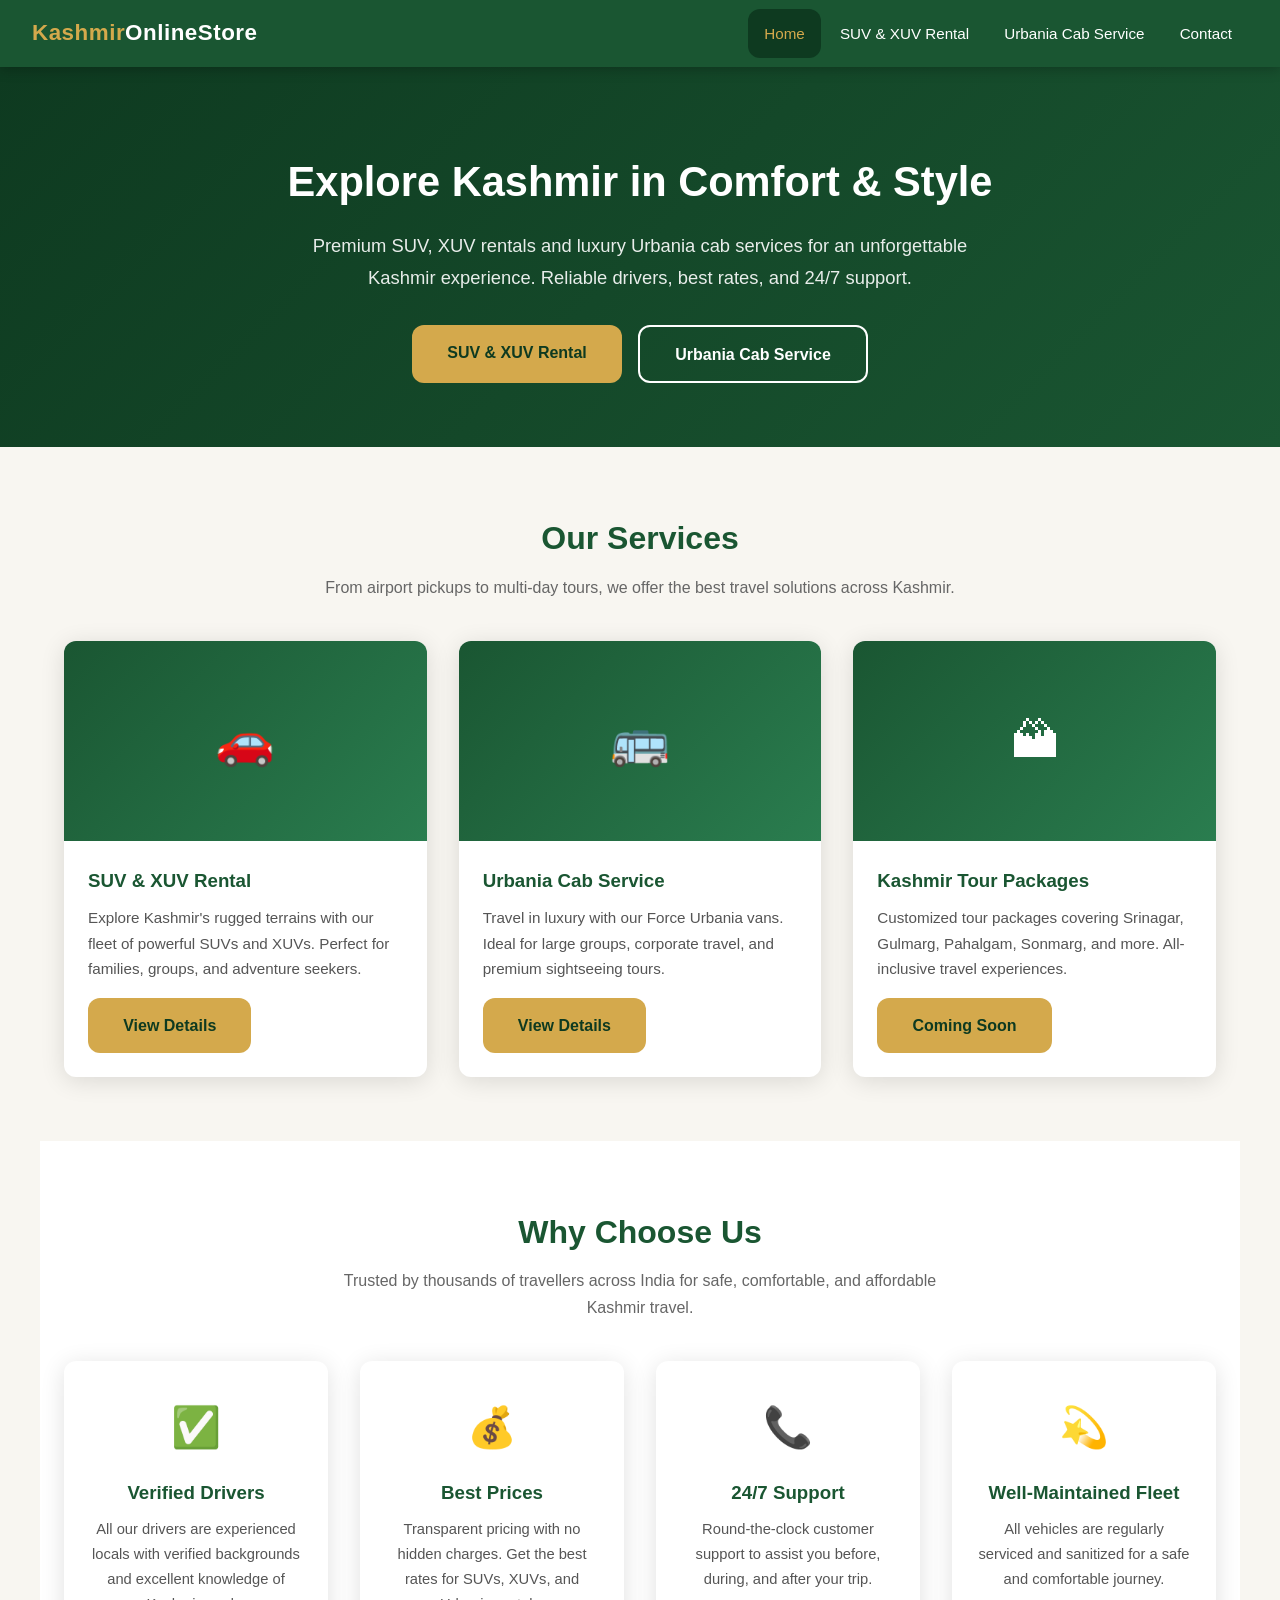
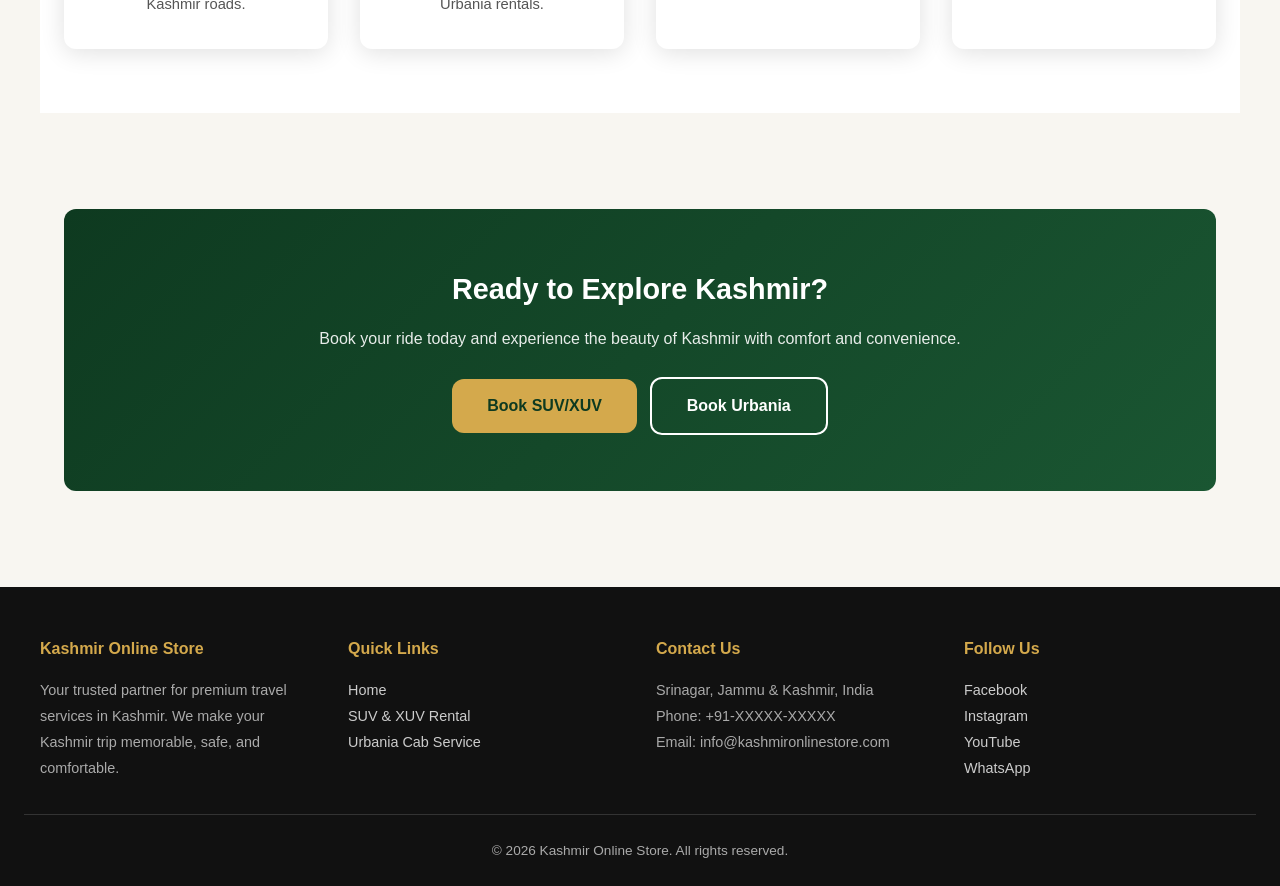
==== index.html @ 4a4953e1 "Add web project with SUV/XUV Rental and Urbania Cab Service pages Set up complete website structure " ====
<!DOCTYPE html>
<html lang="en">
<head>
  <meta charset="UTF-8">
  <meta name="viewport" content="width=device-width, initial-scale=1.0">
  <meta name="description" content="Kashmir Online Store - Premium cab services, SUV/XUV rentals, and Urbania luxury travel in Kashmir. Book your ride today!">
  <title>Kashmir Online Store - Premium Travel &amp; Cab Services in Kashmir</title>
  <link rel="stylesheet" href="css/style.css">
</head>
<body>

  <!-- Navbar -->
  <nav class="navbar">
    <a href="index.html" class="logo">Kashmir<span>OnlineStore</span></a>
    <button class="menu-toggle" aria-label="Toggle menu">&#9776;</button>
    <div class="nav-links">
      <a href="index.html" class="active">Home</a>
      <a href="suv-xuv-rental.html">SUV &amp; XUV Rental</a>
      <a href="urbania-cab-service.html">Urbania Cab Service</a>
      <a href="#contact">Contact</a>
    </div>
  </nav>

  <!-- Hero -->
  <section class="hero">
    <h1>Explore Kashmir in Comfort &amp; Style</h1>
    <p>Premium SUV, XUV rentals and luxury Urbania cab services for an unforgettable Kashmir experience. Reliable drivers, best rates, and 24/7 support.</p>
    <div class="hero-buttons">
      <a href="suv-xuv-rental.html" class="btn btn-primary">SUV &amp; XUV Rental</a>
      <a href="urbania-cab-service.html" class="btn btn-outline">Urbania Cab Service</a>
    </div>
  </section>

  <!-- Services -->
  <section class="section">
    <h2 class="section-title">Our Services</h2>
    <p class="section-sub">From airport pickups to multi-day tours, we offer the best travel solutions across Kashmir.</p>

    <div class="cards">
      <a href="suv-xuv-rental.html" class="card">
        <div class="card-img">&#128663;</div>
        <div class="card-body">
          <h3>SUV &amp; XUV Rental</h3>
          <p>Explore Kashmir's rugged terrains with our fleet of powerful SUVs and XUVs. Perfect for families, groups, and adventure seekers.</p>
          <span class="btn btn-primary">View Details</span>
        </div>
      </a>

      <a href="urbania-cab-service.html" class="card">
        <div class="card-img">&#128652;</div>
        <div class="card-body">
          <h3>Urbania Cab Service</h3>
          <p>Travel in luxury with our Force Urbania vans. Ideal for large groups, corporate travel, and premium sightseeing tours.</p>
          <span class="btn btn-primary">View Details</span>
        </div>
      </a>

      <div class="card">
        <div class="card-img">&#127956;</div>
        <div class="card-body">
          <h3>Kashmir Tour Packages</h3>
          <p>Customized tour packages covering Srinagar, Gulmarg, Pahalgam, Sonmarg, and more. All-inclusive travel experiences.</p>
          <span class="btn btn-primary">Coming Soon</span>
        </div>
      </div>
    </div>
  </section>

  <!-- Why Choose Us -->
  <section class="section" style="background: #fff;">
    <h2 class="section-title">Why Choose Us</h2>
    <p class="section-sub">Trusted by thousands of travellers across India for safe, comfortable, and affordable Kashmir travel.</p>

    <div class="features">
      <div class="feature">
        <div class="icon">&#9989;</div>
        <h3>Verified Drivers</h3>
        <p>All our drivers are experienced locals with verified backgrounds and excellent knowledge of Kashmir roads.</p>
      </div>
      <div class="feature">
        <div class="icon">&#128176;</div>
        <h3>Best Prices</h3>
        <p>Transparent pricing with no hidden charges. Get the best rates for SUVs, XUVs, and Urbania rentals.</p>
      </div>
      <div class="feature">
        <div class="icon">&#128222;</div>
        <h3>24/7 Support</h3>
        <p>Round-the-clock customer support to assist you before, during, and after your trip.</p>
      </div>
      <div class="feature">
        <div class="icon">&#128171;</div>
        <h3>Well-Maintained Fleet</h3>
        <p>All vehicles are regularly serviced and sanitized for a safe and comfortable journey.</p>
      </div>
    </div>
  </section>

  <!-- CTA -->
  <section class="section">
    <div class="cta-banner">
      <h2>Ready to Explore Kashmir?</h2>
      <p>Book your ride today and experience the beauty of Kashmir with comfort and convenience.</p>
      <a href="suv-xuv-rental.html" class="btn btn-primary" style="margin-right:.5rem;">Book SUV/XUV</a>
      <a href="urbania-cab-service.html" class="btn btn-outline">Book Urbania</a>
    </div>
  </section>

  <!-- Footer -->
  <footer class="footer" id="contact">
    <div class="footer-grid">
      <div>
        <h4>Kashmir Online Store</h4>
        <p>Your trusted partner for premium travel services in Kashmir. We make your Kashmir trip memorable, safe, and comfortable.</p>
      </div>
      <div>
        <h4>Quick Links</h4>
        <ul>
          <li><a href="index.html">Home</a></li>
          <li><a href="suv-xuv-rental.html">SUV &amp; XUV Rental</a></li>
          <li><a href="urbania-cab-service.html">Urbania Cab Service</a></li>
        </ul>
      </div>
      <div>
        <h4>Contact Us</h4>
        <p>Srinagar, Jammu &amp; Kashmir, India</p>
        <p>Phone: +91-XXXXX-XXXXX</p>
        <p>Email: info@kashmironlinestore.com</p>
      </div>
      <div>
        <h4>Follow Us</h4>
        <ul>
          <li><a href="#">Facebook</a></li>
          <li><a href="#">Instagram</a></li>
          <li><a href="#">YouTube</a></li>
          <li><a href="#">WhatsApp</a></li>
        </ul>
      </div>
    </div>
    <div class="footer-bottom">
      &copy; 2026 Kashmir Online Store. All rights reserved.
    </div>
  </footer>

  <script src="js/main.js"></script>
</body>
</html>
---- css/style.css ----
/* ===== Reset & Base ===== */
*, *::before, *::after { box-sizing: border-box; margin: 0; padding: 0; }

:root {
  --primary:   #1a5632;
  --primary-d: #0e3a20;
  --accent:    #d4a94c;
  --bg-light:  #f8f6f1;
  --bg-dark:   #111;
  --text:      #333;
  --white:     #fff;
  --radius:    12px;
  --shadow:    0 4px 24px rgba(0,0,0,.12);
}

html { scroll-behavior: smooth; }

body {
  font-family: 'Segoe UI', Tahoma, Geneva, Verdana, sans-serif;
  color: var(--text);
  background: var(--bg-light);
  line-height: 1.7;
}

a { text-decoration: none; color: inherit; }
img { max-width: 100%; display: block; }
ul { list-style: none; }

/* ===== Header / Navbar ===== */
.navbar {
  background: var(--primary);
  padding: 0 2rem;
  display: flex;
  align-items: center;
  justify-content: space-between;
  position: sticky;
  top: 0;
  z-index: 1000;
  box-shadow: 0 2px 12px rgba(0,0,0,.25);
}

.navbar .logo {
  font-size: 1.4rem;
  font-weight: 700;
  color: var(--accent);
  padding: .9rem 0;
  letter-spacing: .5px;
}

.navbar .logo span { color: var(--white); }

.nav-links { display: flex; gap: .2rem; }

.nav-links a {
  color: var(--white);
  padding: .7rem 1rem;
  border-radius: var(--radius);
  font-size: .95rem;
  transition: background .25s;
}

.nav-links a:hover,
.nav-links a.active { background: var(--primary-d); color: var(--accent); }

/* Mobile nav */
.menu-toggle { display: none; background: none; border: none; color: var(--white); font-size: 1.6rem; cursor: pointer; }

@media (max-width: 768px) {
  .menu-toggle { display: block; }
  .nav-links {
    display: none;
    flex-direction: column;
    position: absolute;
    top: 100%;
    left: 0;
    right: 0;
    background: var(--primary);
    padding: 1rem;
  }
  .nav-links.open { display: flex; }
}

/* ===== Hero ===== */
.hero {
  background: linear-gradient(135deg, var(--primary-d) 0%, var(--primary) 100%);
  color: var(--white);
  text-align: center;
  padding: 5rem 1.5rem 4rem;
}

.hero h1 { font-size: 2.6rem; margin-bottom: .8rem; }
.hero p  { font-size: 1.15rem; max-width: 700px; margin: 0 auto 2rem; opacity: .9; }

.btn {
  display: inline-block;
  padding: .85rem 2.2rem;
  border-radius: var(--radius);
  font-weight: 600;
  font-size: 1rem;
  transition: transform .2s, box-shadow .2s;
  cursor: pointer;
  border: none;
}

.btn:hover { transform: translateY(-2px); box-shadow: var(--shadow); }

.btn-primary   { background: var(--accent); color: var(--primary-d); }
.btn-secondary { background: var(--white); color: var(--primary); }
.btn-outline   { background: transparent; border: 2px solid var(--white); color: var(--white); }
.btn-outline:hover { background: var(--white); color: var(--primary); }

.hero-buttons { display: flex; gap: 1rem; justify-content: center; flex-wrap: wrap; }

/* ===== Section ===== */
.section { padding: 4rem 1.5rem; max-width: 1200px; margin: 0 auto; }
.section-title { text-align: center; font-size: 2rem; color: var(--primary); margin-bottom: .5rem; }
.section-sub   { text-align: center; color: #666; margin-bottom: 2.5rem; max-width: 650px; margin-left: auto; margin-right: auto; }

/* ===== Cards Grid ===== */
.cards { display: grid; grid-template-columns: repeat(auto-fit, minmax(300px, 1fr)); gap: 2rem; }

.card {
  background: var(--white);
  border-radius: var(--radius);
  overflow: hidden;
  box-shadow: var(--shadow);
  transition: transform .25s;
}

.card:hover { transform: translateY(-6px); }

.card-img {
  height: 200px;
  background: linear-gradient(135deg, var(--primary) 0%, #2a7d4f 100%);
  display: flex;
  align-items: center;
  justify-content: center;
  color: var(--white);
  font-size: 3rem;
}

.card-body { padding: 1.5rem; }
.card-body h3 { color: var(--primary); margin-bottom: .5rem; }
.card-body p  { font-size: .95rem; color: #555; margin-bottom: 1rem; }

/* ===== Features ===== */
.features { display: grid; grid-template-columns: repeat(auto-fit, minmax(250px, 1fr)); gap: 2rem; }

.feature {
  text-align: center;
  padding: 2rem 1.5rem;
  background: var(--white);
  border-radius: var(--radius);
  box-shadow: var(--shadow);
}

.feature .icon { font-size: 2.5rem; margin-bottom: 1rem; }
.feature h3 { color: var(--primary); margin-bottom: .5rem; }
.feature p  { font-size: .92rem; color: #555; }

/* ===== Fleet Table ===== */
.fleet-table {
  width: 100%;
  border-collapse: collapse;
  background: var(--white);
  border-radius: var(--radius);
  overflow: hidden;
  box-shadow: var(--shadow);
}

.fleet-table th {
  background: var(--primary);
  color: var(--white);
  padding: 1rem;
  text-align: left;
  font-size: .95rem;
}

.fleet-table td {
  padding: .9rem 1rem;
  border-bottom: 1px solid #eee;
  font-size: .93rem;
}

.fleet-table tr:hover td { background: #f0f9f4; }

/* ===== Booking Form ===== */
.booking-form {
  background: var(--white);
  border-radius: var(--radius);
  padding: 2.5rem;
  box-shadow: var(--shadow);
  max-width: 700px;
  margin: 0 auto;
}

.booking-form h3 { text-align: center; color: var(--primary); margin-bottom: 1.5rem; font-size: 1.4rem; }

.form-grid { display: grid; grid-template-columns: 1fr 1fr; gap: 1rem; }
@media (max-width: 600px) { .form-grid { grid-template-columns: 1fr; } }

.form-group { display: flex; flex-direction: column; }
.form-group.full { grid-column: 1 / -1; }
.form-group label { font-weight: 600; margin-bottom: .3rem; font-size: .9rem; color: var(--primary); }

.form-group input,
.form-group select,
.form-group textarea {
  padding: .75rem;
  border: 1.5px solid #ccc;
  border-radius: 8px;
  font-size: .95rem;
  transition: border-color .2s;
}

.form-group input:focus,
.form-group select:focus,
.form-group textarea:focus {
  outline: none;
  border-color: var(--primary);
}

.booking-form .btn { width: 100%; margin-top: 1rem; font-size: 1.05rem; }

/* ===== Testimonials ===== */
.testimonial {
  background: var(--white);
  border-left: 4px solid var(--accent);
  padding: 1.5rem 2rem;
  margin-bottom: 1.5rem;
  border-radius: 0 var(--radius) var(--radius) 0;
  box-shadow: var(--shadow);
}

.testimonial p { font-style: italic; color: #444; margin-bottom: .5rem; }
.testimonial .author { font-weight: 700; color: var(--primary); font-size: .9rem; }

/* ===== CTA Banner ===== */
.cta-banner {
  background: linear-gradient(135deg, var(--primary-d), var(--primary));
  color: var(--white);
  text-align: center;
  padding: 3.5rem 1.5rem;
  margin: 2rem 0;
  border-radius: var(--radius);
}

.cta-banner h2 { margin-bottom: .7rem; font-size: 1.8rem; }
.cta-banner p  { opacity: .9; margin-bottom: 1.5rem; }

/* ===== Footer ===== */
.footer {
  background: var(--bg-dark);
  color: #aaa;
  padding: 3rem 1.5rem 1.5rem;
}

.footer-grid {
  max-width: 1200px;
  margin: 0 auto;
  display: grid;
  grid-template-columns: repeat(auto-fit, minmax(220px, 1fr));
  gap: 2rem;
}

.footer h4 { color: var(--accent); margin-bottom: 1rem; }
.footer p, .footer li { font-size: .9rem; line-height: 1.8; }
.footer a { color: #ccc; transition: color .2s; }
.footer a:hover { color: var(--accent); }

.footer-bottom {
  text-align: center;
  margin-top: 2rem;
  padding-top: 1.5rem;
  border-top: 1px solid #333;
  font-size: .85rem;
}

/* ===== Utility ===== */
.text-center { text-align: center; }
.mt-2 { margin-top: 2rem; }
.mb-2 { margin-bottom: 2rem; }
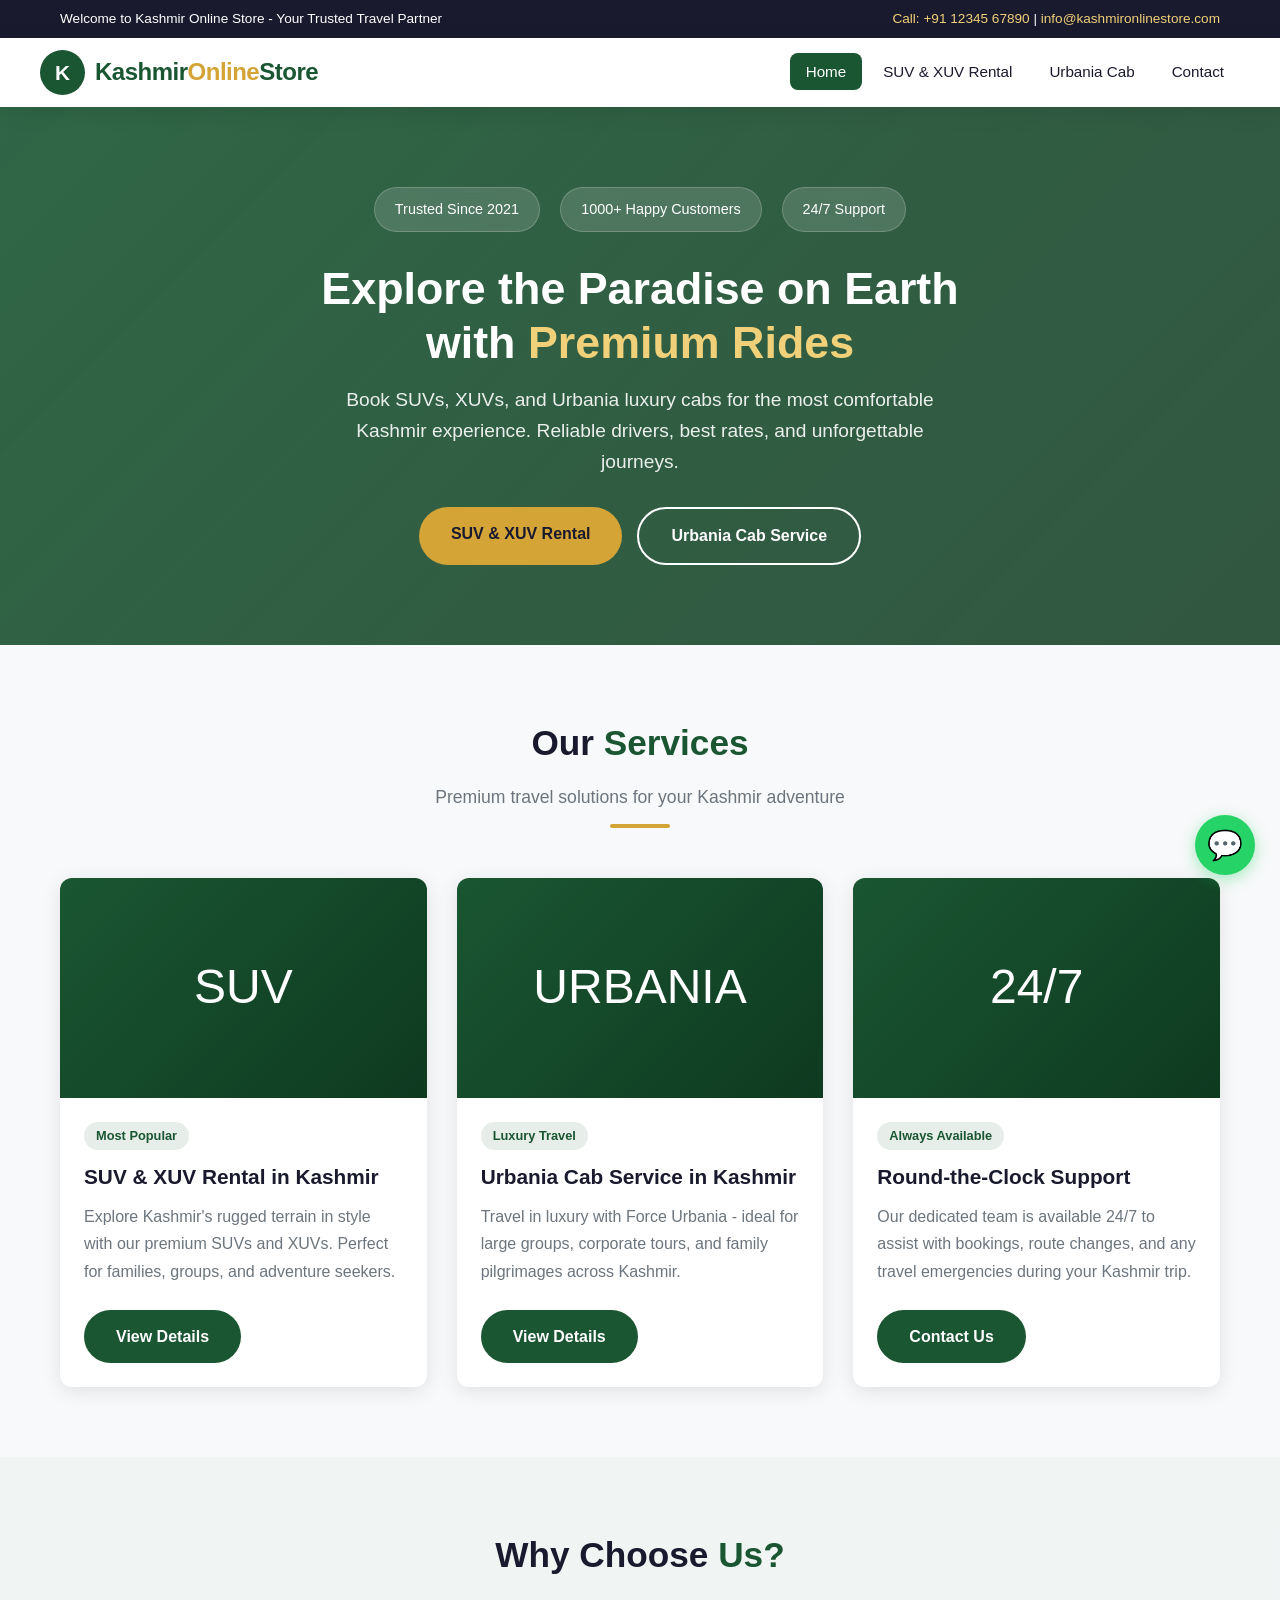
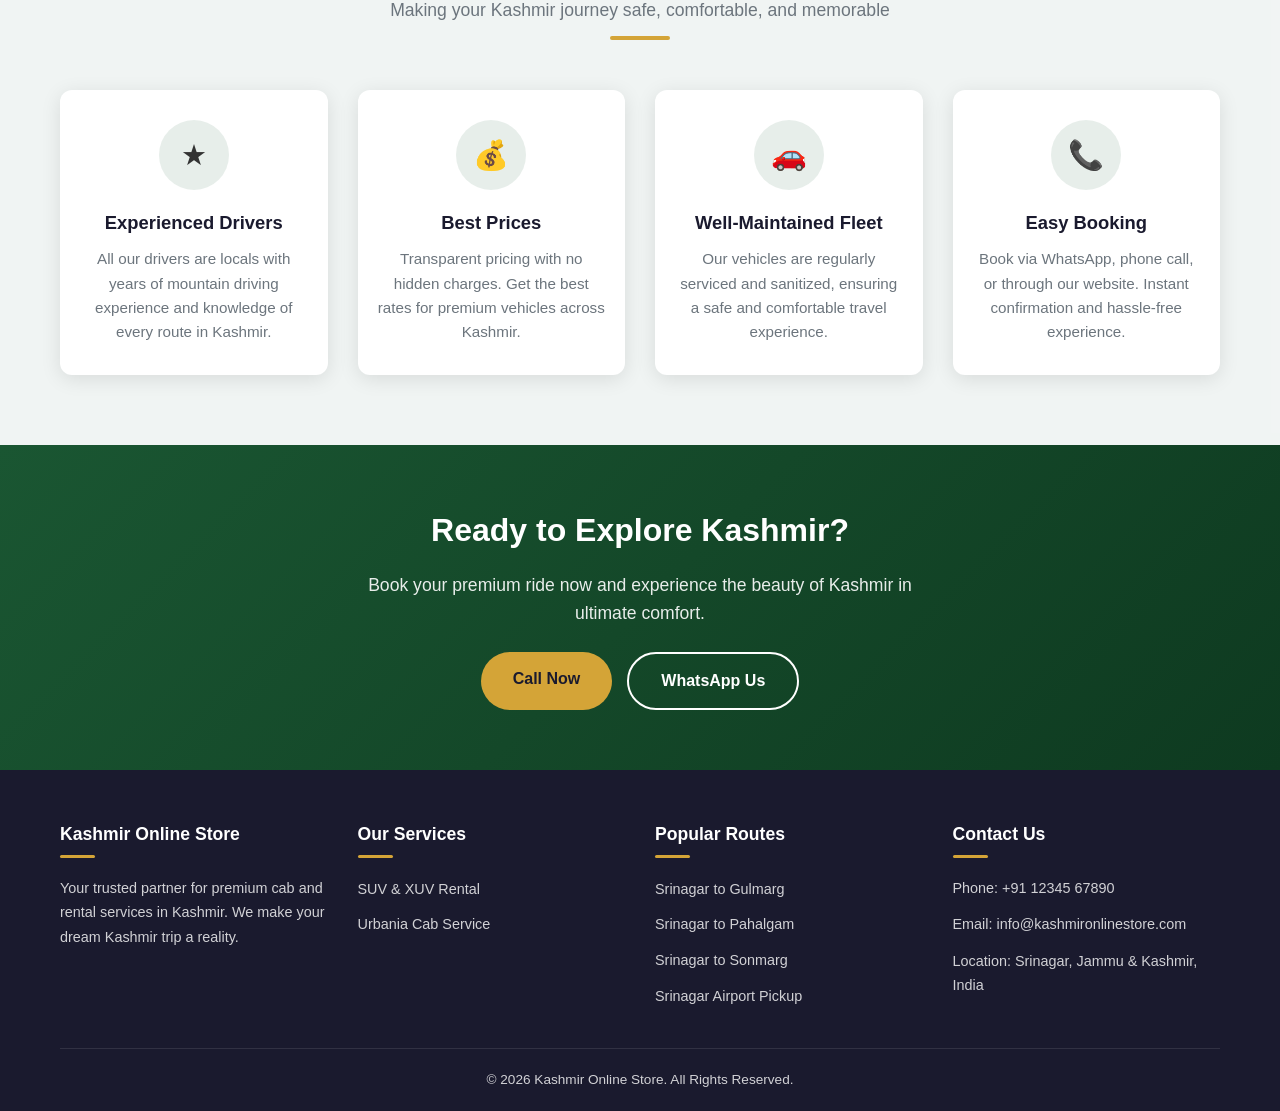
==== commit 9b4548e6: "Add web project structure with SUV/XUV Rental and Urbania Cab Service pages Set up full website with" ====
--- a/index.html
+++ b/index.html
@@ -3,143 +3,185 @@
 <head>
   <meta charset="UTF-8">
   <meta name="viewport" content="width=device-width, initial-scale=1.0">
-  <meta name="description" content="Kashmir Online Store - Premium cab services, SUV/XUV rentals, and Urbania luxury travel in Kashmir. Book your ride today!">
-  <title>Kashmir Online Store - Premium Travel &amp; Cab Services in Kashmir</title>
+  <meta name="description" content="Kashmir Online Store - Premium cab services, SUV & XUV rentals, and Urbania rental services in Kashmir. Book your dream Kashmir trip today!">
+  <title>Kashmir Online Store | Premium Cab & Rental Services in Kashmir</title>
   <link rel="stylesheet" href="css/style.css">
 </head>
 <body>
 
-  <!-- Navbar -->
-  <nav class="navbar">
-    <a href="index.html" class="logo">Kashmir<span>OnlineStore</span></a>
-    <button class="menu-toggle" aria-label="Toggle menu">&#9776;</button>
-    <div class="nav-links">
-      <a href="index.html" class="active">Home</a>
-      <a href="suv-xuv-rental.html">SUV &amp; XUV Rental</a>
-      <a href="urbania-cab-service.html">Urbania Cab Service</a>
-      <a href="#contact">Contact</a>
+  <!-- Top Bar -->
+  <div class="top-bar">
+    <div class="container">
+      <span>Welcome to Kashmir Online Store - Your Trusted Travel Partner</span>
+      <span><a href="tel:+911234567890">Call: +91 12345 67890</a> | <a href="mailto:info@kashmironlinestore.com">info@kashmironlinestore.com</a></span>
     </div>
-  </nav>
+  </div>
 
-  <!-- Hero -->
+  <!-- Header -->
+  <header>
+    <div class="container header-main">
+      <div class="logo">
+        <div class="logo-icon">K</div>
+        <h1>Kashmir<span>Online</span>Store</h1>
+      </div>
+      <nav>
+        <ul>
+          <li><a href="index.html" class="active">Home</a></li>
+          <li><a href="pages/suv-xuv-rental.html">SUV & XUV Rental</a></li>
+          <li><a href="pages/urbania-cab-service.html">Urbania Cab</a></li>
+          <li><a href="#contact">Contact</a></li>
+        </ul>
+      </nav>
+      <button class="hamburger" aria-label="Menu">
+        <span></span><span></span><span></span>
+      </button>
+    </div>
+  </header>
+  <div class="nav-overlay"></div>
+
+  <!-- Hero Section -->
   <section class="hero">
-    <h1>Explore Kashmir in Comfort &amp; Style</h1>
-    <p>Premium SUV, XUV rentals and luxury Urbania cab services for an unforgettable Kashmir experience. Reliable drivers, best rates, and 24/7 support.</p>
-    <div class="hero-buttons">
-      <a href="suv-xuv-rental.html" class="btn btn-primary">SUV &amp; XUV Rental</a>
-      <a href="urbania-cab-service.html" class="btn btn-outline">Urbania Cab Service</a>
+    <div class="container">
+      <div class="hero-badges">
+        <span class="hero-badge">Trusted Since 2021</span>
+        <span class="hero-badge">1000+ Happy Customers</span>
+        <span class="hero-badge">24/7 Support</span>
+      </div>
+      <h2>Explore the Paradise on Earth<br>with <span>Premium Rides</span></h2>
+      <p>Book SUVs, XUVs, and Urbania luxury cabs for the most comfortable Kashmir experience. Reliable drivers, best rates, and unforgettable journeys.</p>
+      <div class="btn-group">
+        <a href="pages/suv-xuv-rental.html" class="btn btn-primary">SUV & XUV Rental</a>
+        <a href="pages/urbania-cab-service.html" class="btn btn-outline">Urbania Cab Service</a>
+      </div>
     </div>
   </section>
 
-  <!-- Services -->
+  <!-- Services Section -->
   <section class="section">
-    <h2 class="section-title">Our Services</h2>
-    <p class="section-sub">From airport pickups to multi-day tours, we offer the best travel solutions across Kashmir.</p>
-
-    <div class="cards">
-      <a href="suv-xuv-rental.html" class="card">
-        <div class="card-img">&#128663;</div>
-        <div class="card-body">
-          <h3>SUV &amp; XUV Rental</h3>
-          <p>Explore Kashmir's rugged terrains with our fleet of powerful SUVs and XUVs. Perfect for families, groups, and adventure seekers.</p>
-          <span class="btn btn-primary">View Details</span>
+    <div class="container">
+      <div class="section-title">
+        <h2>Our <span>Services</span></h2>
+        <p>Premium travel solutions for your Kashmir adventure</p>
+        <div class="underline"></div>
+      </div>
+      <div class="cards-grid">
+        <div class="card">
+          <div class="card-img" style="display:flex;align-items:center;justify-content:center;font-size:3rem;color:white;">SUV</div>
+          <div class="card-body">
+            <span class="card-tag">Most Popular</span>
+            <h3>SUV & XUV Rental in Kashmir</h3>
+            <p>Explore Kashmir's rugged terrain in style with our premium SUVs and XUVs. Perfect for families, groups, and adventure seekers.</p>
+            <a href="pages/suv-xuv-rental.html" class="btn btn-green" style="margin-top:10px;">View Details</a>
+          </div>
         </div>
-      </a>
-
-      <a href="urbania-cab-service.html" class="card">
-        <div class="card-img">&#128652;</div>
-        <div class="card-body">
-          <h3>Urbania Cab Service</h3>
-          <p>Travel in luxury with our Force Urbania vans. Ideal for large groups, corporate travel, and premium sightseeing tours.</p>
-          <span class="btn btn-primary">View Details</span>
+        <div class="card">
+          <div class="card-img" style="display:flex;align-items:center;justify-content:center;font-size:3rem;color:white;">URBANIA</div>
+          <div class="card-body">
+            <span class="card-tag">Luxury Travel</span>
+            <h3>Urbania Cab Service in Kashmir</h3>
+            <p>Travel in luxury with Force Urbania - ideal for large groups, corporate tours, and family pilgrimages across Kashmir.</p>
+            <a href="pages/urbania-cab-service.html" class="btn btn-green" style="margin-top:10px;">View Details</a>
+          </div>
         </div>
-      </a>
-
-      <div class="card">
-        <div class="card-img">&#127956;</div>
-        <div class="card-body">
-          <h3>Kashmir Tour Packages</h3>
-          <p>Customized tour packages covering Srinagar, Gulmarg, Pahalgam, Sonmarg, and more. All-inclusive travel experiences.</p>
-          <span class="btn btn-primary">Coming Soon</span>
+        <div class="card">
+          <div class="card-img" style="display:flex;align-items:center;justify-content:center;font-size:3rem;color:white;">24/7</div>
+          <div class="card-body">
+            <span class="card-tag">Always Available</span>
+            <h3>Round-the-Clock Support</h3>
+            <p>Our dedicated team is available 24/7 to assist with bookings, route changes, and any travel emergencies during your Kashmir trip.</p>
+            <a href="#contact" class="btn btn-green" style="margin-top:10px;">Contact Us</a>
+          </div>
         </div>
       </div>
     </div>
   </section>
 
   <!-- Why Choose Us -->
-  <section class="section" style="background: #fff;">
-    <h2 class="section-title">Why Choose Us</h2>
-    <p class="section-sub">Trusted by thousands of travellers across India for safe, comfortable, and affordable Kashmir travel.</p>
-
-    <div class="features">
-      <div class="feature">
-        <div class="icon">&#9989;</div>
-        <h3>Verified Drivers</h3>
-        <p>All our drivers are experienced locals with verified backgrounds and excellent knowledge of Kashmir roads.</p>
+  <section class="section" style="background: rgba(26,86,50,0.03);">
+    <div class="container">
+      <div class="section-title">
+        <h2>Why Choose <span>Us?</span></h2>
+        <p>Making your Kashmir journey safe, comfortable, and memorable</p>
+        <div class="underline"></div>
       </div>
-      <div class="feature">
-        <div class="icon">&#128176;</div>
-        <h3>Best Prices</h3>
-        <p>Transparent pricing with no hidden charges. Get the best rates for SUVs, XUVs, and Urbania rentals.</p>
-      </div>
-      <div class="feature">
-        <div class="icon">&#128222;</div>
-        <h3>24/7 Support</h3>
-        <p>Round-the-clock customer support to assist you before, during, and after your trip.</p>
-      </div>
-      <div class="feature">
-        <div class="icon">&#128171;</div>
-        <h3>Well-Maintained Fleet</h3>
-        <p>All vehicles are regularly serviced and sanitized for a safe and comfortable journey.</p>
+      <div class="features-grid">
+        <div class="feature-item">
+          <div class="feature-icon">&#9733;</div>
+          <h3>Experienced Drivers</h3>
+          <p>All our drivers are locals with years of mountain driving experience and knowledge of every route in Kashmir.</p>
+        </div>
+        <div class="feature-item">
+          <div class="feature-icon">&#128176;</div>
+          <h3>Best Prices</h3>
+          <p>Transparent pricing with no hidden charges. Get the best rates for premium vehicles across Kashmir.</p>
+        </div>
+        <div class="feature-item">
+          <div class="feature-icon">&#128663;</div>
+          <h3>Well-Maintained Fleet</h3>
+          <p>Our vehicles are regularly serviced and sanitized, ensuring a safe and comfortable travel experience.</p>
+        </div>
+        <div class="feature-item">
+          <div class="feature-icon">&#128222;</div>
+          <h3>Easy Booking</h3>
+          <p>Book via WhatsApp, phone call, or through our website. Instant confirmation and hassle-free experience.</p>
+        </div>
       </div>
     </div>
   </section>
 
   <!-- CTA -->
-  <section class="section">
-    <div class="cta-banner">
+  <section class="cta-section" id="contact">
+    <div class="container">
       <h2>Ready to Explore Kashmir?</h2>
-      <p>Book your ride today and experience the beauty of Kashmir with comfort and convenience.</p>
-      <a href="suv-xuv-rental.html" class="btn btn-primary" style="margin-right:.5rem;">Book SUV/XUV</a>
-      <a href="urbania-cab-service.html" class="btn btn-outline">Book Urbania</a>
+      <p>Book your premium ride now and experience the beauty of Kashmir in ultimate comfort.</p>
+      <div class="btn-group">
+        <a href="tel:+911234567890" class="btn btn-primary">Call Now</a>
+        <a href="https://wa.me/911234567890?text=Hi%2C%20I%20want%20to%20book%20a%20cab%20in%20Kashmir" class="btn btn-outline">WhatsApp Us</a>
+      </div>
     </div>
   </section>
 
   <!-- Footer -->
-  <footer class="footer" id="contact">
-    <div class="footer-grid">
-      <div>
-        <h4>Kashmir Online Store</h4>
-        <p>Your trusted partner for premium travel services in Kashmir. We make your Kashmir trip memorable, safe, and comfortable.</p>
+  <footer>
+    <div class="container">
+      <div class="footer-grid">
+        <div class="footer-col">
+          <h3>Kashmir Online Store</h3>
+          <p>Your trusted partner for premium cab and rental services in Kashmir. We make your dream Kashmir trip a reality.</p>
+        </div>
+        <div class="footer-col">
+          <h3>Our Services</h3>
+          <ul>
+            <li><a href="pages/suv-xuv-rental.html">SUV & XUV Rental</a></li>
+            <li><a href="pages/urbania-cab-service.html">Urbania Cab Service</a></li>
+          </ul>
+        </div>
+        <div class="footer-col">
+          <h3>Popular Routes</h3>
+          <ul>
+            <li><a href="#">Srinagar to Gulmarg</a></li>
+            <li><a href="#">Srinagar to Pahalgam</a></li>
+            <li><a href="#">Srinagar to Sonmarg</a></li>
+            <li><a href="#">Srinagar Airport Pickup</a></li>
+          </ul>
+        </div>
+        <div class="footer-col">
+          <h3>Contact Us</h3>
+          <p>Phone: +91 12345 67890</p>
+          <p>Email: info@kashmironlinestore.com</p>
+          <p>Location: Srinagar, Jammu & Kashmir, India</p>
+        </div>
       </div>
-      <div>
-        <h4>Quick Links</h4>
-        <ul>
-          <li><a href="index.html">Home</a></li>
-          <li><a href="suv-xuv-rental.html">SUV &amp; XUV Rental</a></li>
-          <li><a href="urbania-cab-service.html">Urbania Cab Service</a></li>
-        </ul>
-      </div>
-      <div>
-        <h4>Contact Us</h4>
-        <p>Srinagar, Jammu &amp; Kashmir, India</p>
-        <p>Phone: +91-XXXXX-XXXXX</p>
-        <p>Email: info@kashmironlinestore.com</p>
-      </div>
-      <div>
-        <h4>Follow Us</h4>
-        <ul>
-          <li><a href="#">Facebook</a></li>
-          <li><a href="#">Instagram</a></li>
-          <li><a href="#">YouTube</a></li>
-          <li><a href="#">WhatsApp</a></li>
-        </ul>
+      <div class="footer-bottom">
+        <p>&copy; 2026 Kashmir Online Store. All Rights Reserved.</p>
       </div>
     </div>
-    <div class="footer-bottom">
-      &copy; 2026 Kashmir Online Store. All rights reserved.
-    </div>
   </footer>
+
+  <!-- WhatsApp Float -->
+  <a href="https://wa.me/911234567890?text=Hi%2C%20I%20want%20to%20book%20a%20cab%20in%20Kashmir" class="whatsapp-float" target="_blank" aria-label="Chat on WhatsApp">
+    &#128172;
+  </a>
 
   <script src="js/main.js"></script>
 </body>
--- a/css/style.css
+++ b/css/style.css
@@ -1,165 +1,412 @@
-/* ===== Reset & Base ===== */
-*, *::before, *::after { box-sizing: border-box; margin: 0; padding: 0; }
+/* ===== RESET & BASE ===== */
+*, *::before, *::after {
+  margin: 0;
+  padding: 0;
+  box-sizing: border-box;
+}
 
 :root {
-  --primary:   #1a5632;
-  --primary-d: #0e3a20;
-  --accent:    #d4a94c;
-  --bg-light:  #f8f6f1;
-  --bg-dark:   #111;
-  --text:      #333;
-  --white:     #fff;
-  --radius:    12px;
-  --shadow:    0 4px 24px rgba(0,0,0,.12);
-}
-
-html { scroll-behavior: smooth; }
+  --primary: #1a5632;
+  --primary-dark: #0e3a20;
+  --accent: #d4a437;
+  --accent-light: #f0d078;
+  --dark: #1a1a2e;
+  --light: #f8f9fa;
+  --gray: #6c757d;
+  --white: #ffffff;
+  --shadow: 0 4px 20px rgba(0, 0, 0, 0.1);
+  --shadow-lg: 0 8px 40px rgba(0, 0, 0, 0.15);
+  --radius: 12px;
+  --transition: all 0.3s ease;
+}
+
+html {
+  scroll-behavior: smooth;
+}
 
 body {
   font-family: 'Segoe UI', Tahoma, Geneva, Verdana, sans-serif;
-  color: var(--text);
-  background: var(--bg-light);
-  line-height: 1.7;
-}
-
-a { text-decoration: none; color: inherit; }
-img { max-width: 100%; display: block; }
-ul { list-style: none; }
-
-/* ===== Header / Navbar ===== */
-.navbar {
-  background: var(--primary);
-  padding: 0 2rem;
-  display: flex;
-  align-items: center;
+  line-height: 1.6;
+  color: #333;
+  background: var(--light);
+}
+
+a {
+  text-decoration: none;
+  color: inherit;
+}
+
+ul {
+  list-style: none;
+}
+
+img {
+  max-width: 100%;
+  height: auto;
+}
+
+.container {
+  max-width: 1200px;
+  margin: 0 auto;
+  padding: 0 20px;
+}
+
+/* ===== HEADER & NAVIGATION ===== */
+.top-bar {
+  background: var(--dark);
+  color: var(--white);
+  padding: 8px 0;
+  font-size: 0.85rem;
+}
+
+.top-bar .container {
+  display: flex;
   justify-content: space-between;
+  align-items: center;
+  flex-wrap: wrap;
+  gap: 8px;
+}
+
+.top-bar a {
+  color: var(--accent-light);
+}
+
+.top-bar a:hover {
+  color: var(--accent);
+}
+
+header {
+  background: var(--white);
+  box-shadow: var(--shadow);
   position: sticky;
   top: 0;
   z-index: 1000;
-  box-shadow: 0 2px 12px rgba(0,0,0,.25);
-}
-
-.navbar .logo {
-  font-size: 1.4rem;
-  font-weight: 700;
+}
+
+.header-main {
+  display: flex;
+  justify-content: space-between;
+  align-items: center;
+  padding: 12px 0;
+}
+
+.logo {
+  display: flex;
+  align-items: center;
+  gap: 10px;
+}
+
+.logo h1 {
+  font-size: 1.5rem;
+  color: var(--primary);
+  font-weight: 800;
+  letter-spacing: -0.5px;
+}
+
+.logo h1 span {
   color: var(--accent);
-  padding: .9rem 0;
-  letter-spacing: .5px;
-}
-
-.navbar .logo span { color: var(--white); }
-
-.nav-links { display: flex; gap: .2rem; }
-
-.nav-links a {
-  color: var(--white);
-  padding: .7rem 1rem;
-  border-radius: var(--radius);
-  font-size: .95rem;
-  transition: background .25s;
-}
-
-.nav-links a:hover,
-.nav-links a.active { background: var(--primary-d); color: var(--accent); }
-
-/* Mobile nav */
-.menu-toggle { display: none; background: none; border: none; color: var(--white); font-size: 1.6rem; cursor: pointer; }
-
-@media (max-width: 768px) {
-  .menu-toggle { display: block; }
-  .nav-links {
-    display: none;
-    flex-direction: column;
-    position: absolute;
-    top: 100%;
-    left: 0;
-    right: 0;
-    background: var(--primary);
-    padding: 1rem;
-  }
-  .nav-links.open { display: flex; }
-}
-
-/* ===== Hero ===== */
+}
+
+.logo-icon {
+  width: 45px;
+  height: 45px;
+  background: var(--primary);
+  border-radius: 50%;
+  display: flex;
+  align-items: center;
+  justify-content: center;
+  color: var(--white);
+  font-size: 1.3rem;
+  font-weight: bold;
+}
+
+/* Navigation */
+nav ul {
+  display: flex;
+  gap: 5px;
+}
+
+nav ul li a {
+  padding: 10px 16px;
+  border-radius: 8px;
+  font-weight: 500;
+  font-size: 0.95rem;
+  transition: var(--transition);
+  color: var(--dark);
+}
+
+nav ul li a:hover,
+nav ul li a.active {
+  background: var(--primary);
+  color: var(--white);
+}
+
+/* Hamburger */
+.hamburger {
+  display: none;
+  flex-direction: column;
+  gap: 5px;
+  cursor: pointer;
+  padding: 5px;
+  background: none;
+  border: none;
+}
+
+.hamburger span {
+  width: 28px;
+  height: 3px;
+  background: var(--dark);
+  border-radius: 2px;
+  transition: var(--transition);
+}
+
+/* ===== HERO SECTION ===== */
 .hero {
-  background: linear-gradient(135deg, var(--primary-d) 0%, var(--primary) 100%);
-  color: var(--white);
+  background: linear-gradient(135deg, rgba(26, 86, 50, 0.9), rgba(14, 58, 32, 0.85)),
+    url('../images/kashmir-bg.jpg') center/cover no-repeat;
+  color: var(--white);
+  padding: 80px 0;
   text-align: center;
-  padding: 5rem 1.5rem 4rem;
-}
-
-.hero h1 { font-size: 2.6rem; margin-bottom: .8rem; }
-.hero p  { font-size: 1.15rem; max-width: 700px; margin: 0 auto 2rem; opacity: .9; }
-
+  min-height: 500px;
+  display: flex;
+  align-items: center;
+}
+
+.hero h2 {
+  font-size: 2.8rem;
+  font-weight: 800;
+  margin-bottom: 16px;
+  line-height: 1.2;
+}
+
+.hero h2 span {
+  color: var(--accent-light);
+}
+
+.hero p {
+  font-size: 1.2rem;
+  max-width: 650px;
+  margin: 0 auto 30px;
+  opacity: 0.9;
+}
+
+.hero-badges {
+  display: flex;
+  justify-content: center;
+  gap: 20px;
+  margin-bottom: 30px;
+  flex-wrap: wrap;
+}
+
+.hero-badge {
+  background: rgba(255, 255, 255, 0.15);
+  backdrop-filter: blur(10px);
+  padding: 10px 20px;
+  border-radius: 50px;
+  font-size: 0.9rem;
+  border: 1px solid rgba(255, 255, 255, 0.2);
+}
+
+/* Buttons */
 .btn {
   display: inline-block;
-  padding: .85rem 2.2rem;
-  border-radius: var(--radius);
+  padding: 14px 32px;
+  border-radius: 50px;
   font-weight: 600;
   font-size: 1rem;
-  transition: transform .2s, box-shadow .2s;
+  transition: var(--transition);
   cursor: pointer;
   border: none;
 }
 
-.btn:hover { transform: translateY(-2px); box-shadow: var(--shadow); }
-
-.btn-primary   { background: var(--accent); color: var(--primary-d); }
-.btn-secondary { background: var(--white); color: var(--primary); }
-.btn-outline   { background: transparent; border: 2px solid var(--white); color: var(--white); }
-.btn-outline:hover { background: var(--white); color: var(--primary); }
-
-.hero-buttons { display: flex; gap: 1rem; justify-content: center; flex-wrap: wrap; }
-
-/* ===== Section ===== */
-.section { padding: 4rem 1.5rem; max-width: 1200px; margin: 0 auto; }
-.section-title { text-align: center; font-size: 2rem; color: var(--primary); margin-bottom: .5rem; }
-.section-sub   { text-align: center; color: #666; margin-bottom: 2.5rem; max-width: 650px; margin-left: auto; margin-right: auto; }
-
-/* ===== Cards Grid ===== */
-.cards { display: grid; grid-template-columns: repeat(auto-fit, minmax(300px, 1fr)); gap: 2rem; }
+.btn-primary {
+  background: var(--accent);
+  color: var(--dark);
+}
+
+.btn-primary:hover {
+  background: var(--accent-light);
+  transform: translateY(-2px);
+  box-shadow: 0 8px 25px rgba(212, 164, 55, 0.4);
+}
+
+.btn-outline {
+  background: transparent;
+  color: var(--white);
+  border: 2px solid var(--white);
+}
+
+.btn-outline:hover {
+  background: var(--white);
+  color: var(--primary);
+}
+
+.btn-green {
+  background: var(--primary);
+  color: var(--white);
+}
+
+.btn-green:hover {
+  background: var(--primary-dark);
+  transform: translateY(-2px);
+  box-shadow: 0 8px 25px rgba(26, 86, 50, 0.4);
+}
+
+.btn-group {
+  display: flex;
+  gap: 15px;
+  justify-content: center;
+  flex-wrap: wrap;
+}
+
+/* ===== SECTION COMMON ===== */
+.section {
+  padding: 70px 0;
+}
+
+.section-title {
+  text-align: center;
+  margin-bottom: 50px;
+}
+
+.section-title h2 {
+  font-size: 2.2rem;
+  color: var(--dark);
+  margin-bottom: 12px;
+  font-weight: 700;
+}
+
+.section-title h2 span {
+  color: var(--primary);
+}
+
+.section-title p {
+  color: var(--gray);
+  font-size: 1.1rem;
+  max-width: 600px;
+  margin: 0 auto;
+}
+
+.section-title .underline {
+  width: 60px;
+  height: 4px;
+  background: var(--accent);
+  margin: 12px auto 0;
+  border-radius: 2px;
+}
+
+/* ===== CARDS GRID ===== */
+.cards-grid {
+  display: grid;
+  grid-template-columns: repeat(auto-fit, minmax(320px, 1fr));
+  gap: 30px;
+}
 
 .card {
   background: var(--white);
   border-radius: var(--radius);
   overflow: hidden;
   box-shadow: var(--shadow);
-  transition: transform .25s;
-}
-
-.card:hover { transform: translateY(-6px); }
+  transition: var(--transition);
+}
+
+.card:hover {
+  transform: translateY(-8px);
+  box-shadow: var(--shadow-lg);
+}
 
 .card-img {
-  height: 200px;
-  background: linear-gradient(135deg, var(--primary) 0%, #2a7d4f 100%);
-  display: flex;
-  align-items: center;
-  justify-content: center;
-  color: var(--white);
-  font-size: 3rem;
-}
-
-.card-body { padding: 1.5rem; }
-.card-body h3 { color: var(--primary); margin-bottom: .5rem; }
-.card-body p  { font-size: .95rem; color: #555; margin-bottom: 1rem; }
-
-/* ===== Features ===== */
-.features { display: grid; grid-template-columns: repeat(auto-fit, minmax(250px, 1fr)); gap: 2rem; }
-
-.feature {
+  width: 100%;
+  height: 220px;
+  object-fit: cover;
+  background: linear-gradient(135deg, var(--primary), var(--primary-dark));
+}
+
+.card-body {
+  padding: 24px;
+}
+
+.card-body h3 {
+  font-size: 1.3rem;
+  color: var(--dark);
+  margin-bottom: 10px;
+}
+
+.card-body p {
+  color: var(--gray);
+  margin-bottom: 15px;
+  line-height: 1.7;
+}
+
+.card-tag {
+  display: inline-block;
+  background: rgba(26, 86, 50, 0.1);
+  color: var(--primary);
+  padding: 4px 12px;
+  border-radius: 20px;
+  font-size: 0.8rem;
+  font-weight: 600;
+  margin-bottom: 10px;
+}
+
+.card-price {
+  font-size: 1.4rem;
+  font-weight: 700;
+  color: var(--primary);
+}
+
+.card-price small {
+  font-size: 0.85rem;
+  color: var(--gray);
+  font-weight: 400;
+}
+
+/* ===== FEATURES / WHY CHOOSE US ===== */
+.features-grid {
+  display: grid;
+  grid-template-columns: repeat(auto-fit, minmax(250px, 1fr));
+  gap: 30px;
+}
+
+.feature-item {
   text-align: center;
-  padding: 2rem 1.5rem;
+  padding: 30px 20px;
   background: var(--white);
   border-radius: var(--radius);
   box-shadow: var(--shadow);
-}
-
-.feature .icon { font-size: 2.5rem; margin-bottom: 1rem; }
-.feature h3 { color: var(--primary); margin-bottom: .5rem; }
-.feature p  { font-size: .92rem; color: #555; }
-
-/* ===== Fleet Table ===== */
-.fleet-table {
+  transition: var(--transition);
+}
+
+.feature-item:hover {
+  transform: translateY(-5px);
+  box-shadow: var(--shadow-lg);
+}
+
+.feature-icon {
+  width: 70px;
+  height: 70px;
+  border-radius: 50%;
+  background: rgba(26, 86, 50, 0.1);
+  display: flex;
+  align-items: center;
+  justify-content: center;
+  margin: 0 auto 18px;
+  font-size: 1.8rem;
+}
+
+.feature-item h3 {
+  font-size: 1.15rem;
+  margin-bottom: 10px;
+  color: var(--dark);
+}
+
+.feature-item p {
+  color: var(--gray);
+  font-size: 0.95rem;
+}
+
+/* ===== PRICING TABLE ===== */
+.pricing-table {
   width: 100%;
   border-collapse: collapse;
   background: var(--white);
@@ -168,115 +415,358 @@
   box-shadow: var(--shadow);
 }
 
-.fleet-table th {
+.pricing-table thead {
   background: var(--primary);
   color: var(--white);
-  padding: 1rem;
+}
+
+.pricing-table th,
+.pricing-table td {
+  padding: 15px 20px;
   text-align: left;
-  font-size: .95rem;
-}
-
-.fleet-table td {
-  padding: .9rem 1rem;
+}
+
+.pricing-table th {
+  font-weight: 600;
+  font-size: 0.95rem;
+}
+
+.pricing-table tbody tr {
   border-bottom: 1px solid #eee;
-  font-size: .93rem;
-}
-
-.fleet-table tr:hover td { background: #f0f9f4; }
-
-/* ===== Booking Form ===== */
-.booking-form {
+  transition: var(--transition);
+}
+
+.pricing-table tbody tr:hover {
+  background: rgba(26, 86, 50, 0.03);
+}
+
+.pricing-table tbody tr:last-child {
+  border-bottom: none;
+}
+
+/* ===== CTA SECTION ===== */
+.cta-section {
+  background: linear-gradient(135deg, var(--primary), var(--primary-dark));
+  color: var(--white);
+  padding: 60px 0;
+  text-align: center;
+}
+
+.cta-section h2 {
+  font-size: 2rem;
+  margin-bottom: 15px;
+}
+
+.cta-section p {
+  font-size: 1.1rem;
+  opacity: 0.9;
+  margin-bottom: 25px;
+  max-width: 550px;
+  margin-left: auto;
+  margin-right: auto;
+}
+
+/* ===== FAQ ===== */
+.faq-list {
+  max-width: 800px;
+  margin: 0 auto;
+}
+
+.faq-item {
   background: var(--white);
   border-radius: var(--radius);
-  padding: 2.5rem;
+  margin-bottom: 15px;
   box-shadow: var(--shadow);
-  max-width: 700px;
-  margin: 0 auto;
-}
-
-.booking-form h3 { text-align: center; color: var(--primary); margin-bottom: 1.5rem; font-size: 1.4rem; }
-
-.form-grid { display: grid; grid-template-columns: 1fr 1fr; gap: 1rem; }
-@media (max-width: 600px) { .form-grid { grid-template-columns: 1fr; } }
-
-.form-group { display: flex; flex-direction: column; }
-.form-group.full { grid-column: 1 / -1; }
-.form-group label { font-weight: 600; margin-bottom: .3rem; font-size: .9rem; color: var(--primary); }
-
-.form-group input,
-.form-group select,
-.form-group textarea {
-  padding: .75rem;
-  border: 1.5px solid #ccc;
-  border-radius: 8px;
-  font-size: .95rem;
-  transition: border-color .2s;
-}
-
-.form-group input:focus,
-.form-group select:focus,
-.form-group textarea:focus {
-  outline: none;
-  border-color: var(--primary);
-}
-
-.booking-form .btn { width: 100%; margin-top: 1rem; font-size: 1.05rem; }
-
-/* ===== Testimonials ===== */
-.testimonial {
-  background: var(--white);
-  border-left: 4px solid var(--accent);
-  padding: 1.5rem 2rem;
-  margin-bottom: 1.5rem;
-  border-radius: 0 var(--radius) var(--radius) 0;
-  box-shadow: var(--shadow);
-}
-
-.testimonial p { font-style: italic; color: #444; margin-bottom: .5rem; }
-.testimonial .author { font-weight: 700; color: var(--primary); font-size: .9rem; }
-
-/* ===== CTA Banner ===== */
-.cta-banner {
-  background: linear-gradient(135deg, var(--primary-d), var(--primary));
-  color: var(--white);
-  text-align: center;
-  padding: 3.5rem 1.5rem;
-  margin: 2rem 0;
-  border-radius: var(--radius);
-}
-
-.cta-banner h2 { margin-bottom: .7rem; font-size: 1.8rem; }
-.cta-banner p  { opacity: .9; margin-bottom: 1.5rem; }
-
-/* ===== Footer ===== */
-.footer {
-  background: var(--bg-dark);
-  color: #aaa;
-  padding: 3rem 1.5rem 1.5rem;
+  overflow: hidden;
+}
+
+.faq-question {
+  width: 100%;
+  padding: 18px 24px;
+  background: none;
+  border: none;
+  text-align: left;
+  font-size: 1.05rem;
+  font-weight: 600;
+  color: var(--dark);
+  cursor: pointer;
+  display: flex;
+  justify-content: space-between;
+  align-items: center;
+  transition: var(--transition);
+}
+
+.faq-question:hover {
+  color: var(--primary);
+}
+
+.faq-question .icon {
+  font-size: 1.3rem;
+  transition: var(--transition);
+}
+
+.faq-item.active .faq-question .icon {
+  transform: rotate(45deg);
+}
+
+.faq-answer {
+  max-height: 0;
+  overflow: hidden;
+  transition: max-height 0.3s ease;
+}
+
+.faq-answer p {
+  padding: 0 24px 18px;
+  color: var(--gray);
+  line-height: 1.7;
+}
+
+.faq-item.active .faq-answer {
+  max-height: 300px;
+}
+
+/* ===== FOOTER ===== */
+footer {
+  background: var(--dark);
+  color: rgba(255, 255, 255, 0.8);
+  padding: 50px 0 20px;
 }
 
 .footer-grid {
-  max-width: 1200px;
-  margin: 0 auto;
   display: grid;
   grid-template-columns: repeat(auto-fit, minmax(220px, 1fr));
-  gap: 2rem;
-}
-
-.footer h4 { color: var(--accent); margin-bottom: 1rem; }
-.footer p, .footer li { font-size: .9rem; line-height: 1.8; }
-.footer a { color: #ccc; transition: color .2s; }
-.footer a:hover { color: var(--accent); }
+  gap: 30px;
+  margin-bottom: 30px;
+}
+
+.footer-col h3 {
+  color: var(--white);
+  font-size: 1.1rem;
+  margin-bottom: 18px;
+  position: relative;
+  padding-bottom: 10px;
+}
+
+.footer-col h3::after {
+  content: '';
+  position: absolute;
+  bottom: 0;
+  left: 0;
+  width: 35px;
+  height: 3px;
+  background: var(--accent);
+  border-radius: 2px;
+}
+
+.footer-col p {
+  margin-bottom: 12px;
+  font-size: 0.9rem;
+  line-height: 1.7;
+}
+
+.footer-col ul li {
+  margin-bottom: 10px;
+}
+
+.footer-col ul li a {
+  font-size: 0.9rem;
+  transition: var(--transition);
+}
+
+.footer-col ul li a:hover {
+  color: var(--accent);
+  padding-left: 5px;
+}
 
 .footer-bottom {
+  border-top: 1px solid rgba(255, 255, 255, 0.1);
+  padding-top: 20px;
   text-align: center;
-  margin-top: 2rem;
-  padding-top: 1.5rem;
-  border-top: 1px solid #333;
-  font-size: .85rem;
-}
-
-/* ===== Utility ===== */
-.text-center { text-align: center; }
-.mt-2 { margin-top: 2rem; }
-.mb-2 { margin-bottom: 2rem; }
+  font-size: 0.85rem;
+}
+
+/* ===== WhatsApp Float ===== */
+.whatsapp-float {
+  position: fixed;
+  bottom: 25px;
+  right: 25px;
+  width: 60px;
+  height: 60px;
+  background: #25d366;
+  border-radius: 50%;
+  display: flex;
+  align-items: center;
+  justify-content: center;
+  color: white;
+  font-size: 1.8rem;
+  box-shadow: 0 4px 15px rgba(37, 211, 102, 0.4);
+  z-index: 999;
+  transition: var(--transition);
+  animation: pulse 2s infinite;
+}
+
+.whatsapp-float:hover {
+  transform: scale(1.1);
+}
+
+@keyframes pulse {
+  0%, 100% { box-shadow: 0 4px 15px rgba(37, 211, 102, 0.4); }
+  50% { box-shadow: 0 4px 30px rgba(37, 211, 102, 0.7); }
+}
+
+/* ===== RESPONSIVE ===== */
+@media (max-width: 768px) {
+  .hamburger {
+    display: flex;
+  }
+
+  nav {
+    position: fixed;
+    top: 0;
+    right: -100%;
+    width: 280px;
+    height: 100vh;
+    background: var(--white);
+    box-shadow: var(--shadow-lg);
+    transition: right 0.3s ease;
+    padding: 80px 20px 20px;
+    z-index: 1001;
+  }
+
+  nav.active {
+    right: 0;
+  }
+
+  nav ul {
+    flex-direction: column;
+    gap: 5px;
+  }
+
+  nav ul li a {
+    display: block;
+    padding: 12px 16px;
+  }
+
+  .hero h2 {
+    font-size: 1.8rem;
+  }
+
+  .hero p {
+    font-size: 1rem;
+  }
+
+  .section-title h2 {
+    font-size: 1.6rem;
+  }
+
+  .pricing-table {
+    font-size: 0.85rem;
+  }
+
+  .pricing-table th,
+  .pricing-table td {
+    padding: 10px 12px;
+  }
+
+  .top-bar {
+    font-size: 0.75rem;
+  }
+
+  .header-main {
+    padding: 10px 0;
+  }
+
+  .logo h1 {
+    font-size: 1.2rem;
+  }
+}
+
+/* Overlay for mobile nav */
+.nav-overlay {
+  display: none;
+  position: fixed;
+  top: 0;
+  left: 0;
+  width: 100%;
+  height: 100%;
+  background: rgba(0, 0, 0, 0.5);
+  z-index: 1000;
+}
+
+.nav-overlay.active {
+  display: block;
+}
+
+/* ===== BREADCRUMB ===== */
+.breadcrumb {
+  background: rgba(26, 86, 50, 0.05);
+  padding: 12px 0;
+}
+
+.breadcrumb ul {
+  display: flex;
+  gap: 8px;
+  align-items: center;
+  font-size: 0.9rem;
+}
+
+.breadcrumb ul li::after {
+  content: '/';
+  margin-left: 8px;
+  color: var(--gray);
+}
+
+.breadcrumb ul li:last-child::after {
+  display: none;
+}
+
+.breadcrumb ul li a {
+  color: var(--primary);
+}
+
+.breadcrumb ul li:last-child {
+  color: var(--gray);
+}
+
+/* ===== PAGE SPECIFIC: Info Boxes ===== */
+.info-box {
+  background: var(--white);
+  border-radius: var(--radius);
+  padding: 30px;
+  box-shadow: var(--shadow);
+  margin-bottom: 30px;
+}
+
+.info-box h3 {
+  font-size: 1.3rem;
+  color: var(--dark);
+  margin-bottom: 12px;
+}
+
+.info-box p, .info-box li {
+  color: var(--gray);
+  line-height: 1.8;
+}
+
+.info-box ul {
+  padding-left: 20px;
+  list-style: disc;
+}
+
+.info-box ul li {
+  margin-bottom: 8px;
+}
+
+/* Two-column layout */
+.two-col {
+  display: grid;
+  grid-template-columns: 1fr 1fr;
+  gap: 30px;
+  align-items: start;
+}
+
+@media (max-width: 768px) {
+  .two-col {
+    grid-template-columns: 1fr;
+  }
+}
